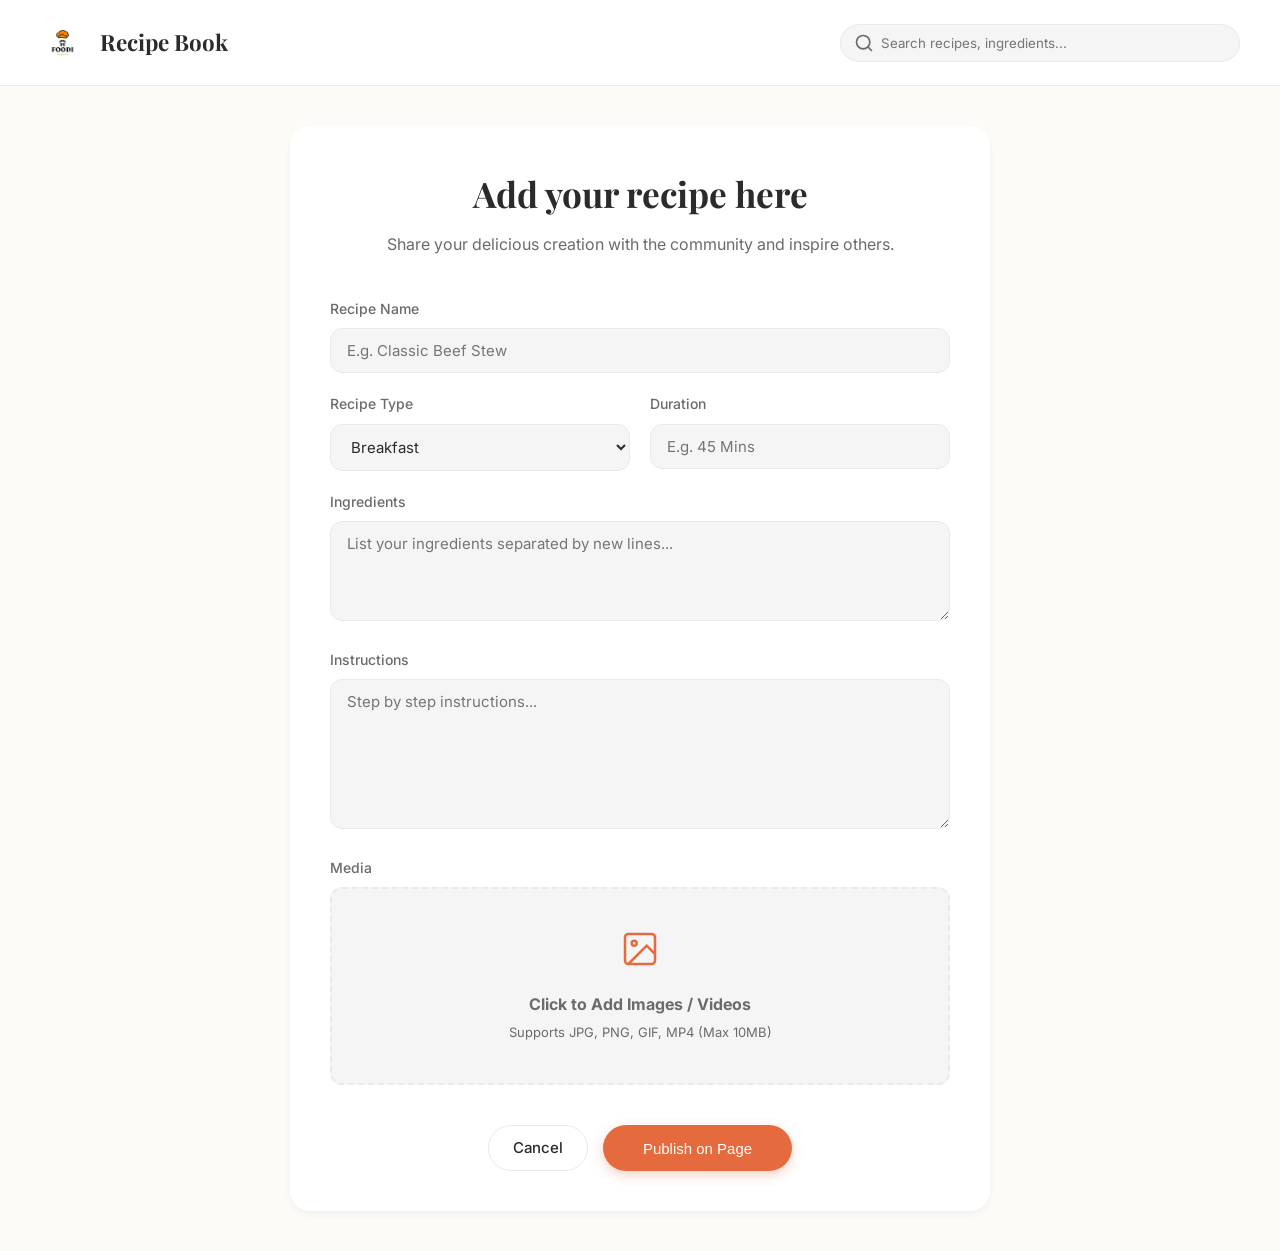
==== Recipe_Book/addRecipe.html @ 45795066 "Finalized Frontend with HTML ,CSS ,Basic JS" ====
<!DOCTYPE html>
<html lang="en">
<head>
    <meta charset="UTF-8">
    <meta name="viewport" content="width=device-width, initial-scale=1.0">
    <title>Add Recipe - Recipe Book</title>
    <link rel="stylesheet" href="styles.css">
    <link href="https://fonts.googleapis.com/css2?family=Inter:wght@300;400;500;600&family=Playfair+Display:wght@600;700&display=swap" rel="stylesheet">
</head>
<body>
    <header class="app-header">
        <a href="homePage.html" class="app-brand">
            <img src="Logo.jpeg" alt="Logo" class="logo">
            <h1>Recipe Book</h1>
        </a>
        <div class="header-search">
            <svg class="header-search-icon" width="20" height="20" viewBox="0 0 24 24" fill="none" stroke="currentColor" stroke-width="2" stroke-linecap="round" stroke-linejoin="round"><circle cx="11" cy="11" r="8"></circle><line x1="21" y1="21" x2="16.65" y2="16.65"></line></svg>
            <input type="text" placeholder="Search recipes, ingredients...">
        </div>
    </header>

    <main class="main-content">
        <div class="page-wrapper wide-form">
            <div class="page-header">
                <h2>Add your recipe here</h2>
                <p style="color: var(--text-muted);">Share your delicious creation with the community and inspire others.</p>
            </div>
            
            <form action="homePage.html" method="get">
                <div class="form-group">
                    <label for="recipeName">Recipe Name</label>
                    <input type="text" id="recipeName" class="form-control" placeholder="E.g. Classic Beef Stew" required>
                </div>
                
                <div style="display: flex; gap: 20px;">
                    <div class="form-group" style="flex: 1;">
                        <label for="recipeType">Recipe Type</label>
                        <select id="recipeType" class="form-control">
                            <option>Breakfast</option>
                            <option>Lunch</option>
                            <option>Dinner</option>
                            <option>Snack</option>
                            <option>Dessert</option>
                        </select>
                    </div>
                    <div class="form-group" style="flex: 1;">
                        <label for="duration">Duration</label>
                        <input type="text" id="duration" class="form-control" placeholder="E.g. 45 Mins" required>
                    </div>
                </div>

                <div class="form-group">
                    <label for="ingredients">Ingredients</label>
                    <textarea id="ingredients" class="form-control" placeholder="List your ingredients separated by new lines..."></textarea>
                </div>

                <div class="form-group">
                    <label for="instructions">Instructions</label>
                    <textarea id="instructions" class="form-control" style="min-height: 150px;" placeholder="Step by step instructions..."></textarea>
                </div>

                <div class="form-group">
                    <label>Media</label>
                    <div class="file-upload-block">
                        <svg width="40" height="40" viewBox="0 0 24 24" fill="none" stroke="currentColor" stroke-width="1.5" style="margin-bottom: 15px; color: var(--primary-color);"><rect x="3" y="3" width="18" height="18" rx="2" ry="2"></rect><circle cx="8.5" cy="8.5" r="1.5"></circle><polyline points="21 15 16 10 5 21"></polyline></svg>
                        <p><strong>Click to Add Images / Videos</strong></p>
                        <p style="font-size: 13px; margin-top: 5px;">Supports JPG, PNG, GIF, MP4 (Max 10MB)</p>
                    </div>
                </div>

                <div class="form-actions" style="margin-top: 40px;">
                    <a href="homePage.html" class="btn btn-secondary">Cancel</a>
                    <button type="submit" class="btn btn-primary" style="padding-left: 40px; padding-right: 40px;">Publish on Page</button>
                </div>
            </form>
        </div>
    </main>
</body>
</html>
---- Recipe_Book/styles.css ----
@import url('https://fonts.googleapis.com/css2?family=Inter:wght@300;400;500;600&family=Playfair+Display:wght@600;700&display=swap');

:root {
    --primary-color: #e56b3e; /* Warm orange */
    --primary-hover: #d25b33;
    --bg-color: #fdfbf7;      /* Warm off-white */
    --card-bg: #ffffff;
    --text-main: #2b2b2b;
    --text-muted: #6b6b6b;
    --border-color: #eaeaea;
    --input-bg: #f5f5f5;
    --shadow-sm: 0 4px 6px rgba(0,0,0,0.04);
    --shadow-md: 0 10px 20px rgba(0,0,0,0.06);
    --shadow-lg: 0 20px 40px rgba(0,0,0,0.08);
    --border-radius: 12px;
    --transition: all 0.3s ease;
}

* {
    margin: 0;
    padding: 0;
    box-sizing: border-box;
}

body {
    font-family: 'Inter', sans-serif;
    background-color: var(--bg-color);
    color: var(--text-main);
    line-height: 1.6;
}

h1, h2, h3, h4 {
    font-family: 'Playfair Display', serif;
    color: var(--text-main);
}

a {
    text-decoration: none;
    color: var(--primary-color);
    transition: var(--transition);
}

a:hover {
    color: var(--primary-hover);
}

/* Base button styles */
.btn {
    display: inline-block;
    padding: 10px 24px;
    border-radius: 50px;
    font-weight: 500;
    border: none;
    cursor: pointer;
    transition: var(--transition);
    text-align: center;
    font-size: 15px;
}

.btn-primary {
    background-color: var(--primary-color);
    color: white;
    box-shadow: 0 4px 12px rgba(229, 107, 62, 0.3);
}

.btn-primary:hover {
    background-color: var(--primary-hover);
    box-shadow: 0 6px 16px rgba(229, 107, 62, 0.4);
    transform: translateY(-1px);
}

.btn-secondary {
    background-color: transparent;
    color: var(--text-main);
    border: 1px solid var(--border-color);
}

.btn-secondary:hover {
    background-color: var(--input-bg);
}

.btn-outline {
    background-color: transparent;
    color: var(--primary-color);
    border: 1px solid var(--primary-color);
}
.btn-outline:hover {
    background-color: var(--primary-color);
    color: white;
}

/* Inputs */
.form-group {
    margin-bottom: 20px;
    text-align: left;
}

.form-group label {
    display: block;
    margin-bottom: 8px;
    font-weight: 500;
    font-size: 14px;
    color: var(--text-muted);
}

.form-control {
    width: 100%;
    padding: 12px 16px;
    border-radius: var(--border-radius);
    border: 1px solid var(--border-color);
    background-color: var(--input-bg);
    color: var(--text-main);
    font-family: inherit;
    font-size: 15px;
    transition: var(--transition);
}

.form-control:focus {
    outline: none;
    border-color: var(--primary-color);
    box-shadow: 0 0 0 3px rgba(229, 107, 62, 0.1);
    background-color: #fff;
}

textarea.form-control {
    resize: vertical;
    min-height: 100px;
}

/* Split Form Layout (Login / Signup) */
.split-layout {
    display: flex;
    min-height: 100vh;
}

.split-left {
    flex: 1;
    background: #ccc;
    position: relative;
    overflow: hidden;
    display: flex;
    align-items: center;
    justify-content: center;
}

.split-left img {
    position: absolute;
    width: 100%;
    height: 100%;
    object-fit: cover;
    z-index: 1;
}

.split-left .overlay {
    position: absolute;
    top: 0; left: 0; right: 0; bottom: 0;
    background: linear-gradient(to right, rgba(0,0,0,0.6), rgba(0,0,0,0.1));
    z-index: 2;
}

.split-left .hero-text {
    position: relative;
    z-index: 3;
    color: white;
    text-align: center;
    padding: 40px;
}

.split-left .hero-text h1 {
    color: white;
    font-size: 3rem;
    margin-bottom: 16px;
}

.split-right {
    flex: 1;
    display: flex;
    align-items: center;
    justify-content: center;
    padding: 40px;
    background: var(--bg-color);
}

.form-container {
    background: var(--card-bg);
    padding: 60px;
    border-radius: 20px;
    box-shadow: var(--shadow-lg);
    width: 100%;
    max-width: 480px;
    text-align: center;
}

.form-container h2 {
    font-size: 2rem;
    margin-bottom: 30px;
}

.form-actions {
    display: flex;
    gap: 15px;
    margin-top: 30px;
    justify-content: center;
}

/* App Header */
.app-header {
    background: var(--card-bg);
    padding: 20px 40px;
    border-bottom: 1px solid var(--border-color);
    display: flex;
    align-items: center;
    justify-content: space-between;
    position: sticky;
    top: 0;
    z-index: 10;
}

.app-brand {
    display: flex;
    align-items: center;
    gap: 15px;
    text-decoration: none;
}

.app-brand .logo {
    width: 45px;
    height: 45px;
    border-radius: 50%;
    background: var(--primary-color);
    display: flex;
    align-items: center;
    justify-content: center;
    overflow: hidden;
    object-fit: cover;
}

.app-brand h1 {
    font-size: 1.4rem;
    margin: 0;
}

.header-search {
    flex: 1;
    max-width: 400px;
    position: relative;
}

.header-search input {
    width: 100%;
    padding: 10px 16px 10px 40px;
    border-radius: 50px;
    border: 1px solid var(--border-color);
    background: var(--input-bg);
    font-family: inherit;
    transition: var(--transition);
}

.header-search input:focus {
    background: white;
    border-color: var(--primary-color);
    outline: none;
}

.header-search-icon {
    position: absolute;
    left: 14px;
    top: 50%;
    transform: translateY(-50%);
    color: var(--text-muted);
}

.header-actions {
    display: flex;
    align-items: center;
    gap: 20px;
}

/* Dashboard / Home Layout */
.main-content {
    padding: 40px;
    max-width: 1200px;
    margin: 0 auto;
}

.filter-bar {
    display: flex;
    align-items: center;
    justify-content: space-between;
    margin-bottom: 40px;
}

.filter-tabs {
    display: flex;
    gap: 10px;
}

.filter-tab {
    padding: 8px 20px;
    border-radius: 50px;
    background: var(--card-bg);
    color: var(--text-main);
    cursor: pointer;
    font-weight: 500;
    border: 1px solid var(--border-color);
    transition: var(--transition);
}

.filter-tab:hover {
    background: var(--input-bg);
}

.filter-tab.active {
    background: var(--primary-color);
    color: white;
    border-color: var(--primary-color);
}

/* Grid layout */
.recipe-grid {
    display: grid;
    grid-template-columns: repeat(auto-fill, minmax(300px, 1fr));
    gap: 30px;
}

.recipe-card {
    background: var(--card-bg);
    border-radius: 20px;
    overflow: hidden;
    box-shadow: var(--shadow-sm);
    transition: var(--transition);
    cursor: pointer;
    text-decoration: none;
    color: inherit;
    display: flex;
    flex-direction: column;
}

.recipe-card:hover {
    box-shadow: var(--shadow-md);
    transform: translateY(-5px);
}

.recipe-image {
    width: 100%;
    height: 200px;
    object-fit: cover;
    background-color: #eee;
}

.recipe-info {
    padding: 20px;
    display: flex;
    flex-direction: column;
    flex: 1;
}

.recipe-title {
    font-size: 1.25rem;
    margin-bottom: 8px;
    color: var(--text-main);
}

.recipe-meta {
    display: flex;
    gap: 15px;
    font-size: 0.85rem;
    color: var(--text-muted);
    margin-top: auto;
}

.recipe-meta span {
    display: flex;
    align-items: center;
    gap: 4px;
}

/* Internal Pages Wrap */
.page-wrapper {
    background: var(--card-bg);
    border-radius: 20px;
    padding: 40px;
    box-shadow: var(--shadow-sm);
    max-width: 1000px;
    margin: 0 auto;
}

.page-header {
    text-align: center;
    margin-bottom: 40px;
}
.page-header h2 {
    font-size: 2.2rem;
    margin-bottom: 10px;
}

/* Form Actions specific for wide forms */
.wide-form {
    max-width: 700px;
    margin: 0 auto;
}

.file-upload-block {
    border: 2px dashed var(--border-color);
    padding: 40px;
    text-align: center;
    border-radius: var(--border-radius);
    color: var(--text-muted);
    transition: var(--transition);
    cursor: pointer;
    background: var(--input-bg);
    margin-bottom: 20px;
}

.file-upload-block:hover {
    border-color: var(--primary-color);
    background: rgba(229, 107, 62, 0.05);
}

/* Recipe Details */
.recipe-detail {
    display: flex;
    flex-direction: column;
}
.recipe-hero {
    width: 100%;
    height: 400px;
    border-radius: 20px;
    object-fit: cover;
    margin-bottom: 30px;
    box-shadow: var(--shadow-sm);
}

.recipe-header-info {
    display: flex;
    justify-content: space-between;
    align-items: flex-end;
    margin-bottom: 40px;
    border-bottom: 1px solid var(--border-color);
    padding-bottom: 20px;
}

.recipe-header-info h1 {
    font-size: 2.8rem;
    margin-bottom: 10px;
}

.recipe-stats {
    display: flex;
    gap: 20px;
    color: var(--text-muted);
}

.recipe-stats div {
    display: flex;
    align-items: center;
    gap: 6px;
    font-size: 0.95rem;
}

.recipe-content {
    display: grid;
    grid-template-columns: 1fr 2fr;
    gap: 40px;
}

.recipe-sidebar {
    background: var(--input-bg);
    padding: 30px;
    border-radius: var(--border-radius);
}

.recipe-sidebar h3 {
    margin-bottom: 20px;
    font-size: 1.3rem;
    border-bottom: 1px solid var(--border-color);
    padding-bottom: 10px;
}

.ingredients-list {
    list-style: none;
    margin-bottom: 40px;
}

.ingredients-list li {
    padding: 10px 0;
    border-bottom: 1px dashed var(--border-color);
    display: flex;
    align-items: center;
    gap: 10px;
}
.ingredients-list li::before {
    content: "•";
    color: var(--primary-color);
    font-size: 1.5rem;
}

.rating-block {
    margin-bottom: 40px;
}
.stars {
    color: #fbbf24;
    font-size: 1.2rem;
    margin-bottom: 5px;
}

.comment-section textarea {
    width: 100%;
    border-radius: var(--border-radius);
    border: 1px solid var(--border-color);
    padding: 10px;
    margin-bottom: 10px;
    font-family: inherit;
}

.recipe-main h3 {
    font-size: 1.8rem;
    margin-bottom: 20px;
}

.instructions-list {
    list-style: none;
    counter-reset: step-counter;
}

.instructions-list li {
    position: relative;
    padding-left: 50px;
    margin-bottom: 30px;
}

.instructions-list li::before {
    counter-increment: step-counter;
    content: counter(step-counter);
    position: absolute;
    left: 0;
    top: -2px;
    width: 32px;
    height: 32px;
    background: var(--primary-color);
    color: white;
    border-radius: 50%;
    display: flex;
    align-items: center;
    justify-content: center;
    font-weight: bold;
    font-family: 'Playfair Display', serif;
}

.back-action {
    margin-top: 50px;
    text-align: right;
}

@media (max-width: 768px) {
    .split-layout {
        flex-direction: column;
    }
    .split-left {
        display: none;
    }
    .recipe-content {
        grid-template-columns: 1fr;
    }
}
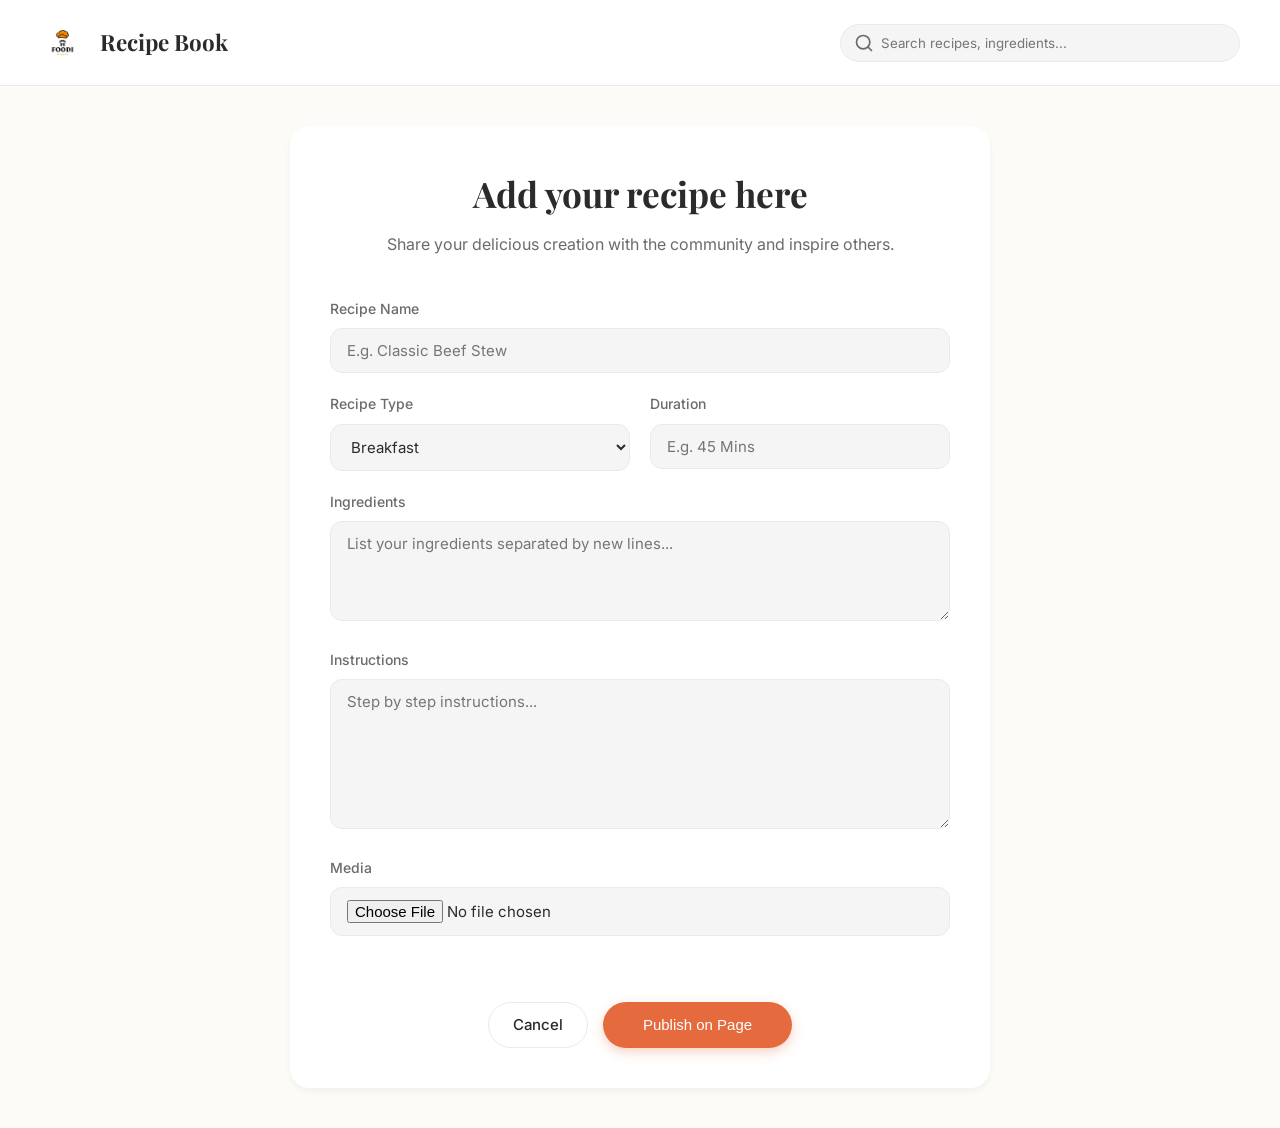
==== commit 80acb836: "Added JavaScript functionality" ====
--- a/Recipe_Book/addRecipe.html
+++ b/Recipe_Book/addRecipe.html
@@ -1,12 +1,16 @@
 <!DOCTYPE html>
 <html lang="en">
+
 <head>
     <meta charset="UTF-8">
     <meta name="viewport" content="width=device-width, initial-scale=1.0">
     <title>Add Recipe - Recipe Book</title>
     <link rel="stylesheet" href="styles.css">
-    <link href="https://fonts.googleapis.com/css2?family=Inter:wght@300;400;500;600&family=Playfair+Display:wght@600;700&display=swap" rel="stylesheet">
+    <link
+        href="https://fonts.googleapis.com/css2?family=Inter:wght@300;400;500;600&family=Playfair+Display:wght@600;700&display=swap"
+        rel="stylesheet">
 </head>
+
 <body>
     <header class="app-header">
         <a href="homePage.html" class="app-brand">
@@ -14,7 +18,11 @@
             <h1>Recipe Book</h1>
         </a>
         <div class="header-search">
-            <svg class="header-search-icon" width="20" height="20" viewBox="0 0 24 24" fill="none" stroke="currentColor" stroke-width="2" stroke-linecap="round" stroke-linejoin="round"><circle cx="11" cy="11" r="8"></circle><line x1="21" y1="21" x2="16.65" y2="16.65"></line></svg>
+            <svg class="header-search-icon" width="20" height="20" viewBox="0 0 24 24" fill="none" stroke="currentColor"
+                stroke-width="2" stroke-linecap="round" stroke-linejoin="round">
+                <circle cx="11" cy="11" r="8"></circle>
+                <line x1="21" y1="21" x2="16.65" y2="16.65"></line>
+            </svg>
             <input type="text" placeholder="Search recipes, ingredients...">
         </div>
     </header>
@@ -23,15 +31,17 @@
         <div class="page-wrapper wide-form">
             <div class="page-header">
                 <h2>Add your recipe here</h2>
-                <p style="color: var(--text-muted);">Share your delicious creation with the community and inspire others.</p>
+                <p style="color: var(--text-muted);">Share your delicious creation with the community and inspire
+                    others.</p>
             </div>
-            
-            <form action="homePage.html" method="get">
+
+            <form action="homePage.html" method="get" onsubmit="validateRecipe(event)">
                 <div class="form-group">
                     <label for="recipeName">Recipe Name</label>
-                    <input type="text" id="recipeName" class="form-control" placeholder="E.g. Classic Beef Stew" required>
+                    <input type="text" id="recipeName" class="form-control" placeholder="E.g. Classic Beef Stew"
+                        required>
                 </div>
-                
+
                 <div style="display: flex; gap: 20px;">
                     <div class="form-group" style="flex: 1;">
                         <label for="recipeType">Recipe Type</label>
@@ -51,29 +61,61 @@
 
                 <div class="form-group">
                     <label for="ingredients">Ingredients</label>
-                    <textarea id="ingredients" class="form-control" placeholder="List your ingredients separated by new lines..."></textarea>
+                    <textarea id="ingredients" class="form-control"
+                        placeholder="List your ingredients separated by new lines..."></textarea>
                 </div>
 
                 <div class="form-group">
                     <label for="instructions">Instructions</label>
-                    <textarea id="instructions" class="form-control" style="min-height: 150px;" placeholder="Step by step instructions..."></textarea>
+                    <textarea id="instructions" class="form-control" style="min-height: 150px;"
+                        placeholder="Step by step instructions..."></textarea>
                 </div>
 
                 <div class="form-group">
                     <label>Media</label>
-                    <div class="file-upload-block">
-                        <svg width="40" height="40" viewBox="0 0 24 24" fill="none" stroke="currentColor" stroke-width="1.5" style="margin-bottom: 15px; color: var(--primary-color);"><rect x="3" y="3" width="18" height="18" rx="2" ry="2"></rect><circle cx="8.5" cy="8.5" r="1.5"></circle><polyline points="21 15 16 10 5 21"></polyline></svg>
-                        <p><strong>Click to Add Images / Videos</strong></p>
-                        <p style="font-size: 13px; margin-top: 5px;">Supports JPG, PNG, GIF, MP4 (Max 10MB)</p>
-                    </div>
+
+                    <input type="file" id="mediaUpload" class="form-control" accept="image/*" onchange="previewImage()">
+
+                    <img id="preview" style="max-width:200px;margin-top:10px;border-radius:10px;">
                 </div>
 
                 <div class="form-actions" style="margin-top: 40px;">
                     <a href="homePage.html" class="btn btn-secondary">Cancel</a>
-                    <button type="submit" class="btn btn-primary" style="padding-left: 40px; padding-right: 40px;">Publish on Page</button>
+                    <button type="submit" class="btn btn-primary"
+                        style="padding-left: 40px; padding-right: 40px;">Publish on Page</button>
                 </div>
             </form>
         </div>
     </main>
+    <script>
+        function validateRecipe(event) {
+
+            const name = document.getElementById("recipeName").value;
+            const duration = document.getElementById("duration").value;
+            const ingredients = document.getElementById("ingredients").value;
+            const instructions = document.getElementById("instructions").value;
+
+            if (name === "" || duration === "" || ingredients === "" || instructions === "") {
+                alert("Please complete all recipe fields");
+                event.preventDefault();
+            }
+        }
+
+        function previewImage() {
+
+            const file = document.getElementById("mediaUpload").files[0];
+            const preview = document.getElementById("preview");
+
+            const reader = new FileReader();
+
+            reader.onload = function (e) {
+                preview.src = e.target.result;
+            }
+
+            reader.readAsDataURL(file);
+        }
+    </script>
+    
 </body>
-</html>
+
+</html>
